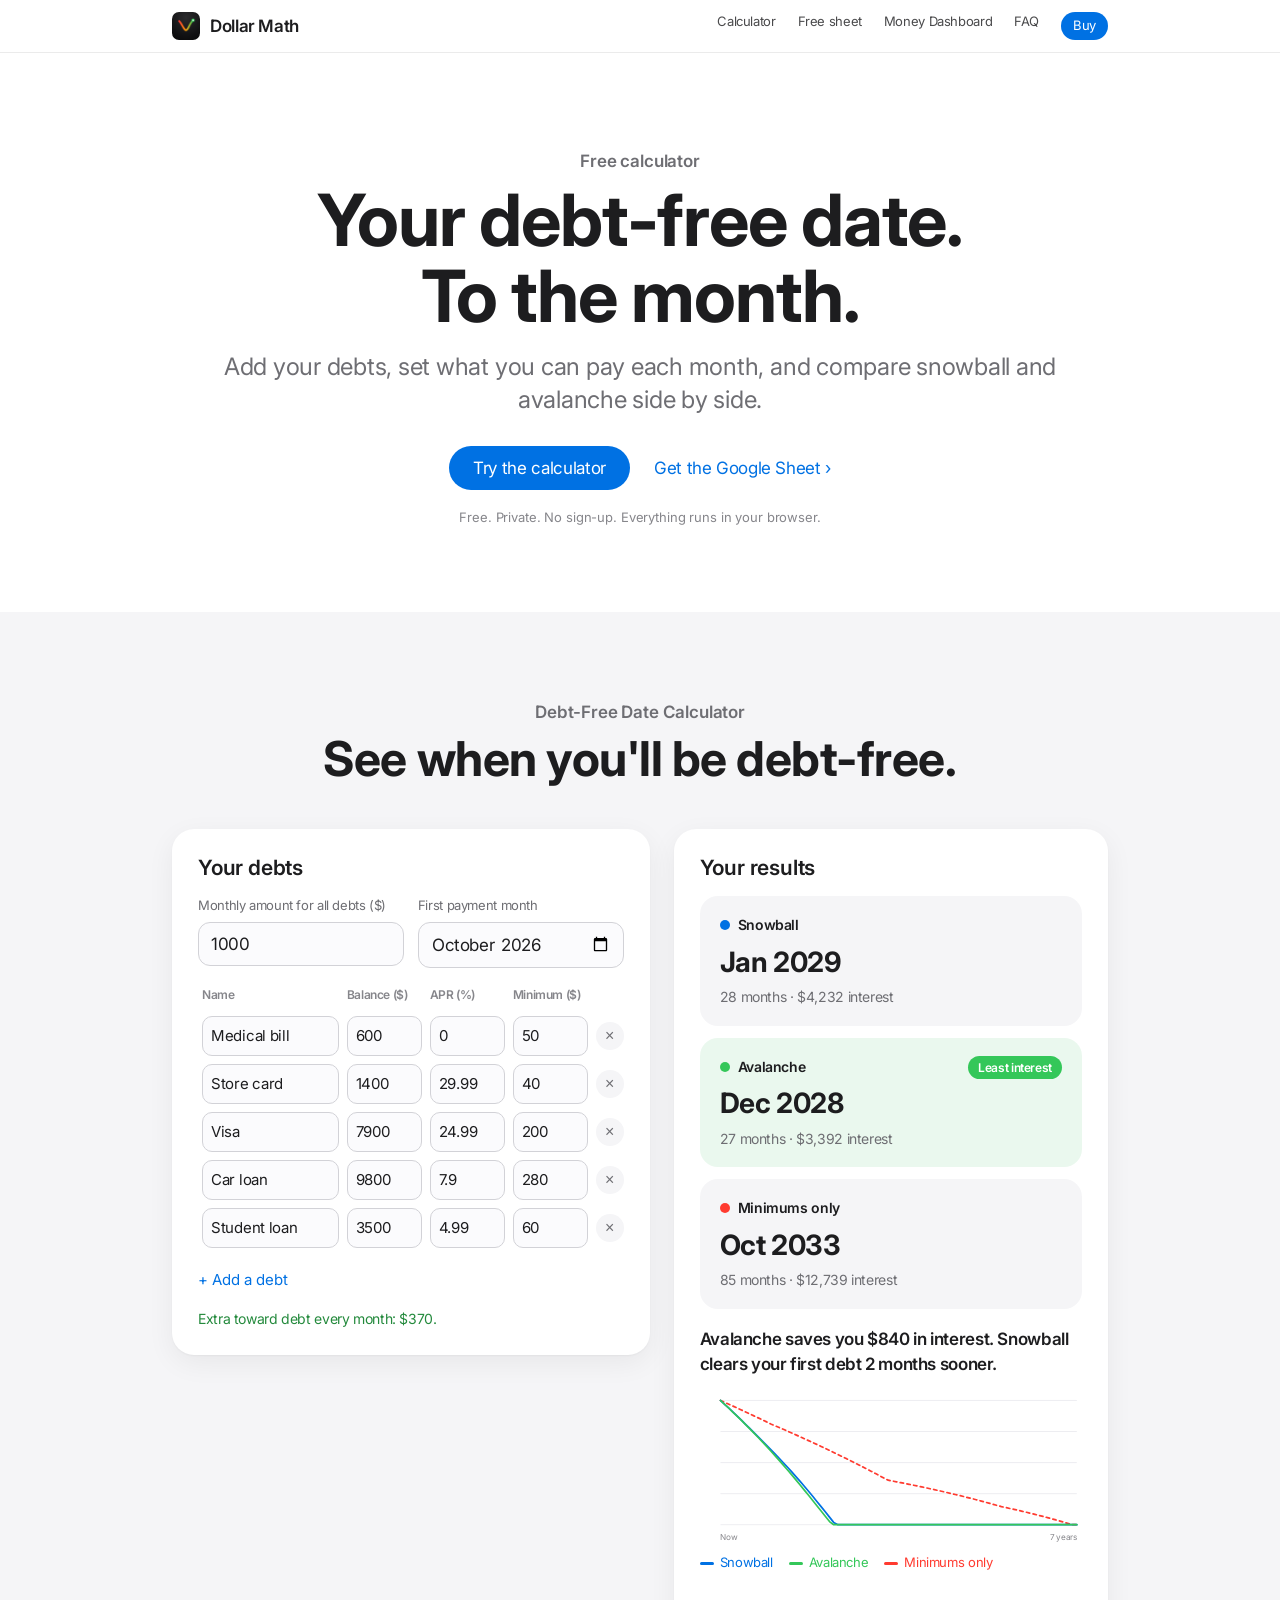
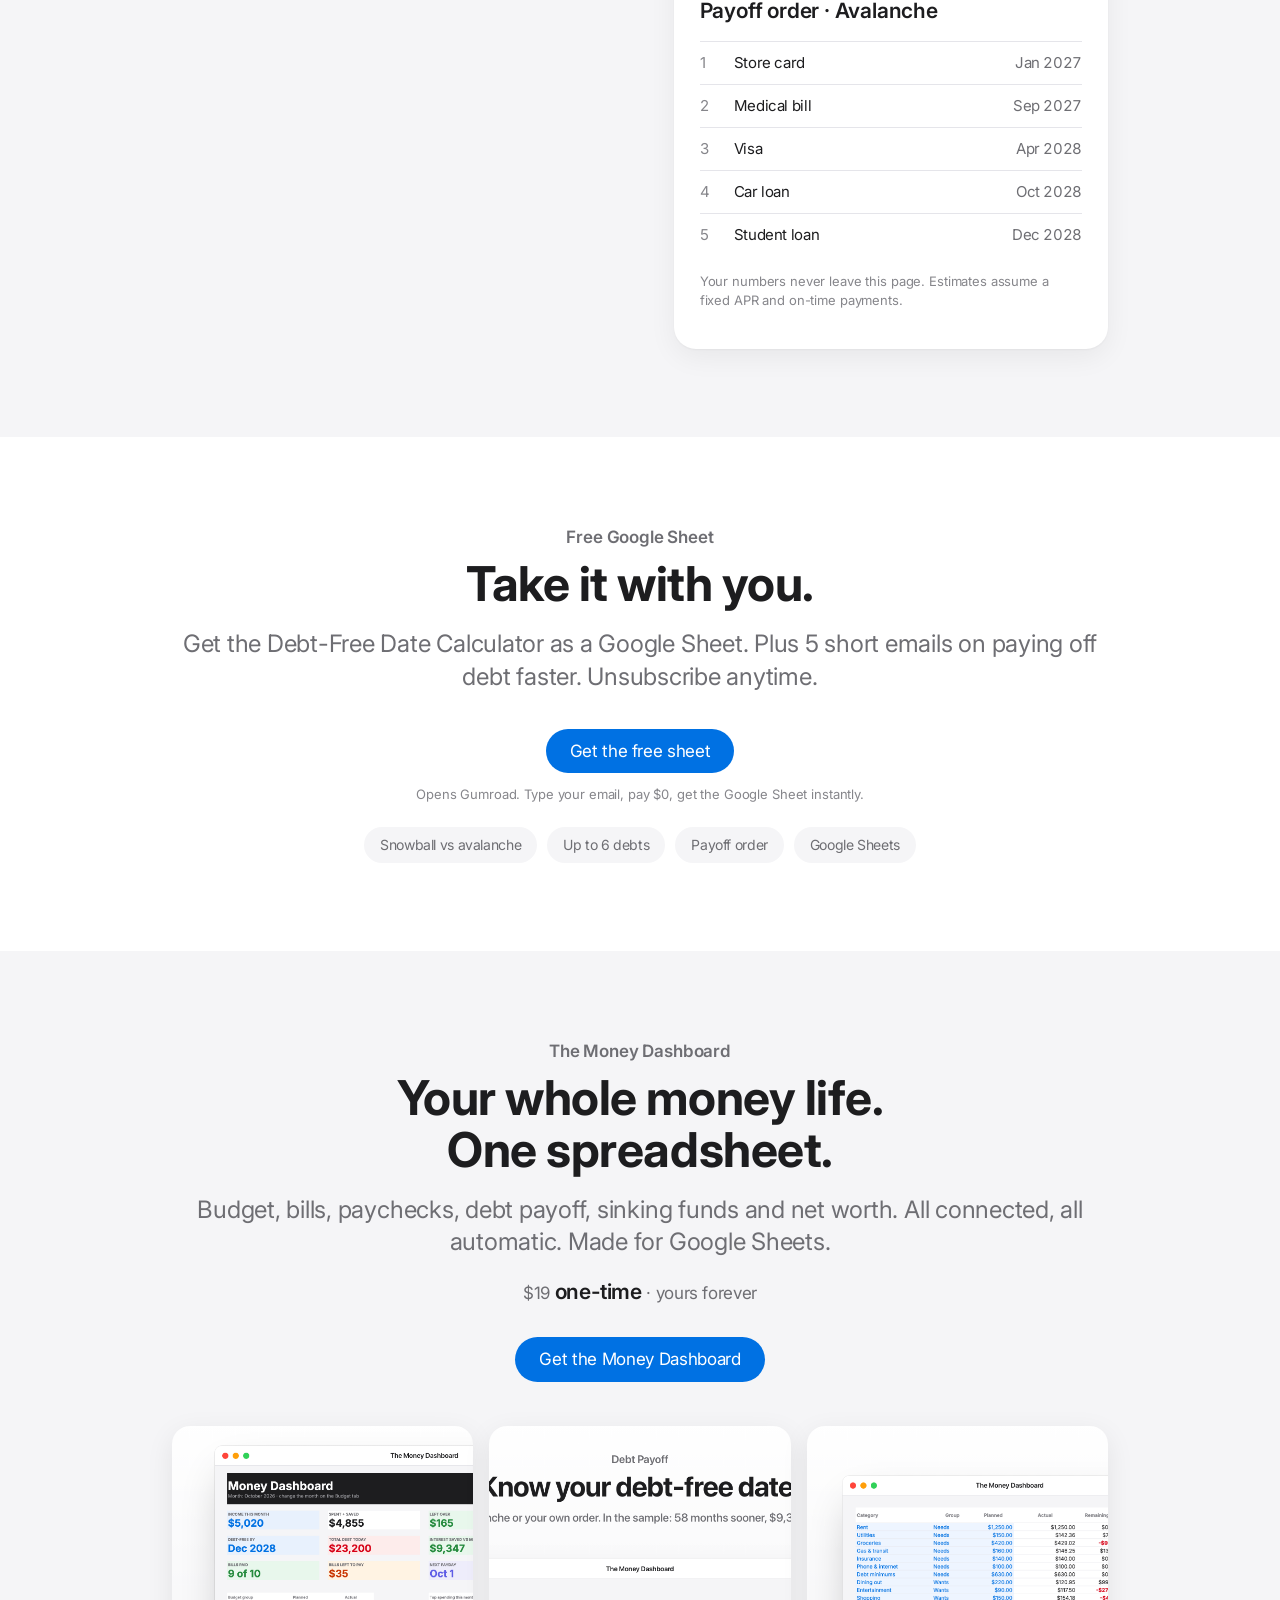
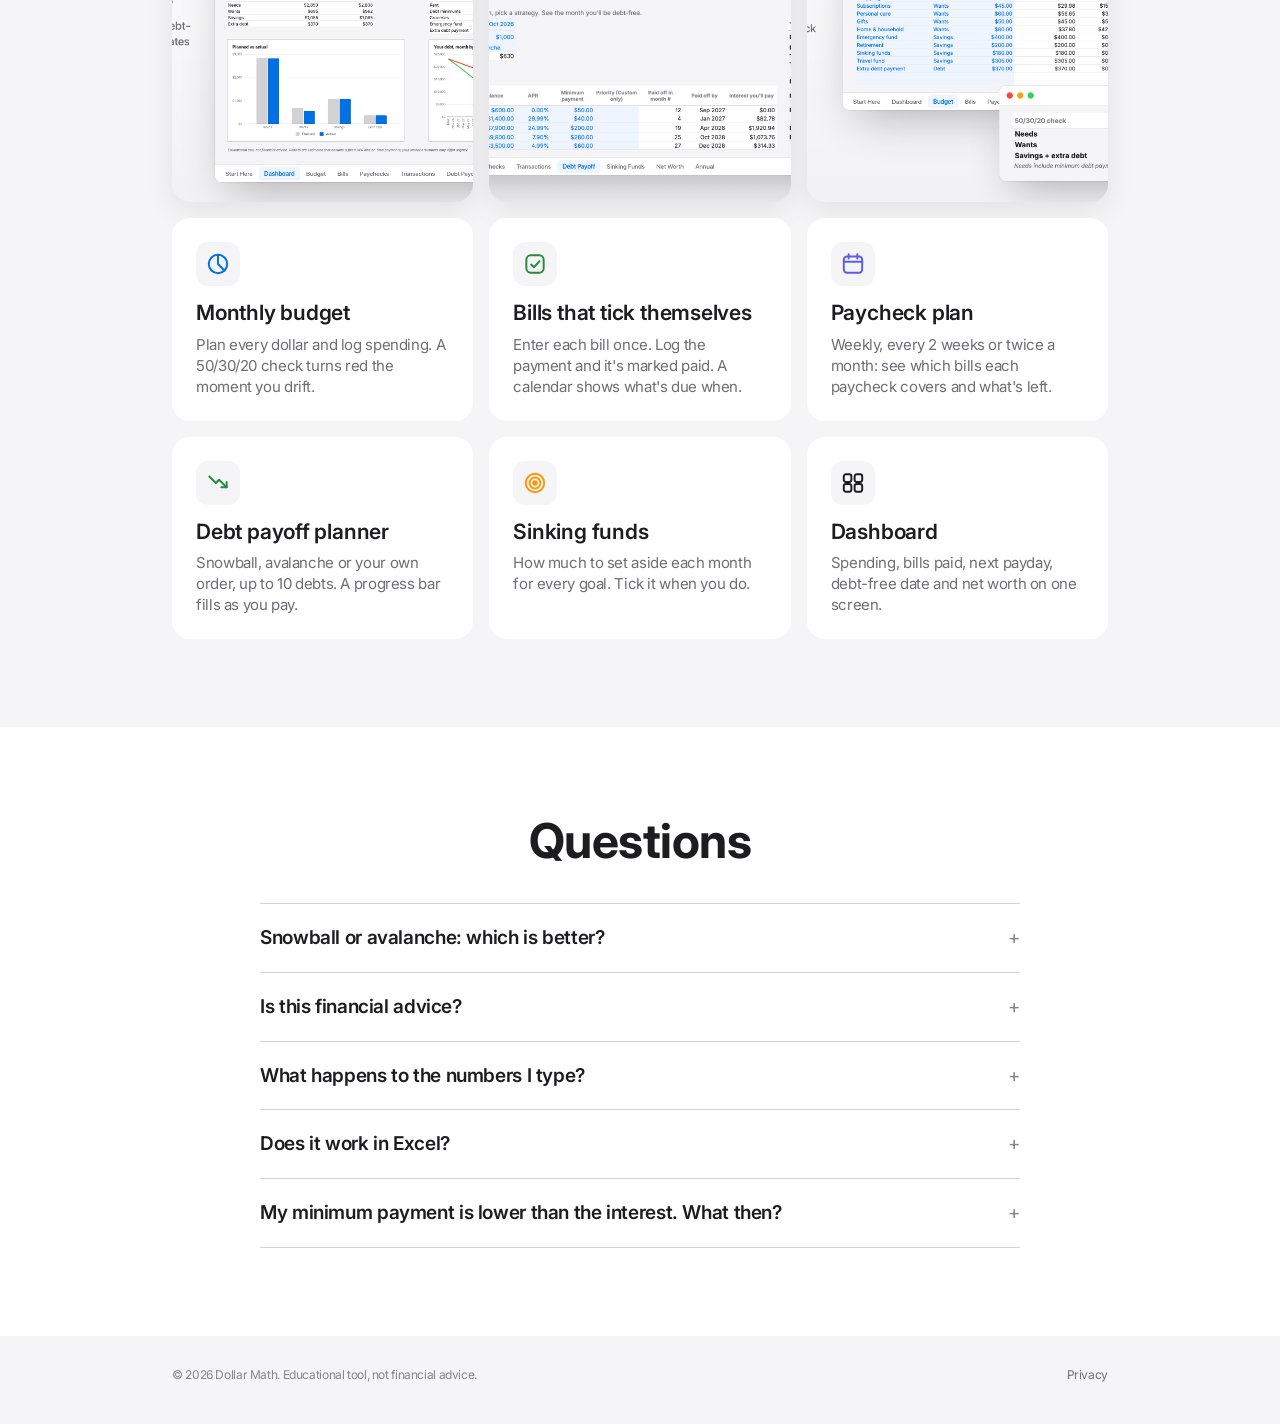
==== index.html @ e8159276 "Dollar Math landing page Co-Authored-By: Claude Opus 5.5 <noreply@anthropic.com>" ====
<!doctype html>
<html lang="en">
<head>
  <meta charset="utf-8">
  <meta name="viewport" content="width=device-width, initial-scale=1">
  <title>Dollar Math · Your debt-free date, to the month</title>
  <meta name="description" content="Free debt payoff calculator: compare snowball and avalanche, see your exact debt-free month, total interest and payoff order. Private, no sign-up.">
  <meta property="og:title" content="Your debt-free date, to the month">
  <meta property="og:description" content="Free calculator: snowball vs avalanche, side by side. Private, no sign-up.">
  <meta property="og:image" content="https://exeslam.github.io/dollarmath/assets/og.png">
  <meta property="og:type" content="website">
  <meta property="og:url" content="https://exeslam.github.io/dollarmath/">
  <meta name="twitter:card" content="summary_large_image">
  <meta name="theme-color" content="#ffffff">
  <link rel="icon" href="assets/favicon.png">
  <link rel="apple-touch-icon" href="assets/avatar.png">
  <link rel="preconnect" href="https://fonts.googleapis.com">
  <link href="https://fonts.googleapis.com/css2?family=Inter:wght@400;600;700&display=swap" rel="stylesheet">
  <link rel="stylesheet" href="styles.css">
</head>
<body>
  <header class="nav">
    <div class="wrap">
      <a class="brand" href="index.html"><img src="assets/avatar.png" alt="">Dollar Math</a>
      <nav>
        <a href="#calculator">Calculator</a>
        <a href="#free">Free sheet</a>
        <a href="#dashboard">Money Dashboard</a>
        <a href="#faq">FAQ</a>
        <a class="buy" data-link="paid" href="#dashboard">Buy</a>
      </nav>
    </div>
  </header>

  <main>
    <section class="hero">
      <div class="wrap">
        <p class="eyebrow">Free calculator</p>
        <h1>Your debt-free date.<br>To the month.</h1>
        <p class="lead">Add your debts, set what you can pay each month, and compare snowball and avalanche side by side.</p>
        <div class="btns">
          <a class="btn" href="#calculator">Try the calculator</a>
          <a class="link-more" href="#free">Get the Google Sheet</a>
        </div>
        <p class="small">Free. Private. No sign-up. Everything runs in your browser.</p>
      </div>
    </section>

    <section class="alt" id="calculator">
      <div class="wrap">
        <div class="center">
          <p class="eyebrow">Debt-Free Date Calculator</p>
          <h2>See when you'll be debt-free.</h2>
        </div>
        <div class="calc">
          <div class="card">
            <h3>Your debts</h3>
            <div class="row2">
              <label class="f">Monthly amount for all debts ($)<input id="budget" type="number" inputmode="decimal" min="0" step="10"></label>
              <label class="f">First payment month<input id="start" type="month"></label>
            </div>
            <table class="debts" id="debts">
              <colgroup><col class="c-name"><col><col><col><col class="x"></colgroup>
              <thead><tr><th>Name</th><th>Balance ($)</th><th>APR (%)</th><th>Minimum ($)</th><th class="x"></th></tr></thead>
              <tbody></tbody>
            </table>
            <button class="add" id="add" type="button">+ Add a debt</button>
            <div class="warn" id="warn" role="status"></div>
          </div>
          <div class="card">
            <h3>Your results</h3>
            <div class="results" id="results"></div>
            <p class="verdict" id="verdict"></p>
            <div class="chart" id="chart"></div>
            <div class="legend"><span style="color:#0071e3">Snowball</span><span style="color:#34c759">Avalanche</span><span style="color:#ff3b30">Minimums only</span></div>
            <h3 style="margin-top:26px" id="orderTitle">Payoff order</h3>
            <ol class="order" id="order"></ol>
            <p class="small privacy-note">Your numbers never leave this page. Estimates assume a fixed APR and on-time payments.</p>
          </div>
        </div>
      </div>
    </section>

    <section id="free">
      <div class="wrap center">
        <p class="eyebrow">Free Google Sheet</p>
        <h2>Take it with you.</h2>
        <p class="lead">Get the Debt-Free Date Calculator as a Google Sheet. Plus 5 short emails on paying off debt faster. Unsubscribe anytime.</p>
        <div class="capture" id="capture"></div>
        <div class="pill-list"><span>Snowball vs avalanche</span><span>Up to 6 debts</span><span>Payoff order</span><span>Google Sheets</span></div>
      </div>
    </section>

    <section class="alt" id="dashboard">
      <div class="wrap">
        <div class="product-head">
          <p class="eyebrow">The Money Dashboard</p>
          <h2>Your whole money life.<br>One spreadsheet.</h2>
          <p class="lead">Budget, bills, paychecks, debt payoff, sinking funds and net worth. All connected, all automatic. Made for Google Sheets.</p>
          <p class="price"><span data-price>$19</span> one-time <span>· yours forever</span></p>
          <div class="btns" style="justify-content:center"><a class="btn" data-link="paid" href="#">Get the Money Dashboard</a></div>
        </div>
        <div class="shots">
          <img src="assets/preview-dashboard.png" alt="Money Dashboard: monthly overview">
          <img src="assets/preview-debt.png" alt="Debt payoff planner with snowball and avalanche">
          <img src="assets/preview-budget.png" alt="Monthly budget with 50/30/20 check">
        </div>
        <div class="features">
          <div class="feature"><div class="ic"><svg viewBox="0 0 24 24" fill="none" stroke="#0071e3" stroke-width="1.8" stroke-linecap="round"><circle cx="12" cy="12" r="8.5"/><path d="M12 3.5V12l6 6"/></svg></div><h3>Monthly budget</h3><p>Plan every dollar and log spending. A 50/30/20 check turns red the moment you drift.</p></div>
          <div class="feature"><div class="ic"><svg viewBox="0 0 24 24" fill="none" stroke="#248a3d" stroke-width="1.8" stroke-linecap="round" stroke-linejoin="round"><rect x="4" y="4" width="16" height="16" rx="4"/><path d="M8.5 12.5l2.5 2.5 5-5.5"/></svg></div><h3>Bills that tick themselves</h3><p>Enter each bill once. Log the payment and it's marked paid. A calendar shows what's due when.</p></div>
          <div class="feature"><div class="ic"><svg viewBox="0 0 24 24" fill="none" stroke="#5e5ce6" stroke-width="1.8" stroke-linecap="round" stroke-linejoin="round"><rect x="3.5" y="5" width="17" height="15" rx="3"/><path d="M3.5 10h17M8 3v4M16 3v4"/></svg></div><h3>Paycheck plan</h3><p>Weekly, every 2 weeks or twice a month: see which bills each paycheck covers and what's left.</p></div>
          <div class="feature"><div class="ic"><svg viewBox="0 0 24 24" fill="none" stroke="#248a3d" stroke-width="1.8" stroke-linecap="round" stroke-linejoin="round"><path d="M4 6l6 6 3-3 7 7"/><path d="M15 16h5v-5"/></svg></div><h3>Debt payoff planner</h3><p>Snowball, avalanche or your own order, up to 10 debts. A progress bar fills as you pay.</p></div>
          <div class="feature"><div class="ic"><svg viewBox="0 0 24 24" fill="none" stroke="#ff9500" stroke-width="1.8"><circle cx="12" cy="12" r="8.5"/><circle cx="12" cy="12" r="5"/><circle cx="12" cy="12" r="1.6" fill="#ff9500"/></svg></div><h3>Sinking funds</h3><p>How much to set aside each month for every goal. Tick it when you do.</p></div>
          <div class="feature"><div class="ic"><svg viewBox="0 0 24 24" fill="none" stroke="#1d1d1f" stroke-width="1.8" stroke-linejoin="round"><rect x="3.5" y="4" width="7" height="7" rx="2"/><rect x="13.5" y="4" width="7" height="7" rx="2"/><rect x="3.5" y="13" width="7" height="7" rx="2"/><rect x="13.5" y="13" width="7" height="7" rx="2"/></svg></div><h3>Dashboard</h3><p>Spending, bills paid, next payday, debt-free date and net worth on one screen.</p></div>
        </div>
      </div>
    </section>

    <section id="faq">
      <div class="wrap">
        <h2 class="center">Questions</h2>
        <div class="faq">
          <details><summary>Snowball or avalanche: which is better?</summary><p>Avalanche (highest APR first) usually costs less interest. Snowball (smallest balance first) pays off your first debt sooner, which keeps many people going. The calculator shows both, so you can see the real difference for your numbers and pick the one you'll stick with.</p></details>
          <details><summary>Is this financial advice?</summary><p>No. Dollar Math makes educational tools. Results are estimates that assume a fixed APR and on-time payments; your lender's numbers may differ slightly. For advice about your situation, talk to a qualified professional.</p></details>
          <details><summary>What happens to the numbers I type?</summary><p>Nothing leaves your device. The calculator runs entirely in your browser. The spreadsheets live in your own Google Drive.</p></details>
          <details><summary>Does it work in Excel?</summary><p>No. Both spreadsheets are made for Google Sheets, which is free with a Google account and also runs in the Google Sheets app on your phone. They use Google-only features, like checkboxes and in-cell progress bars.</p></details>
          <details><summary>My minimum payment is lower than the interest. What then?</summary><p>Then that debt grows on minimum payments alone, and the calculator shows 30+ years. Paying anything extra each month fixes it. The calculator shows by how much.</p></details>
        </div>
      </div>
    </section>
  </main>

  <footer>
    <div class="wrap">
      <span>© 2026 Dollar Math. Educational tool, not financial advice.</span>
      <span><a href="privacy.html">Privacy</a></span>
    </div>
  </footer>

  <script src="config.js"></script>
  <script src="engine.js"></script>
  <script src="app.js"></script>
</body>
</html>
---- styles.css ----
/* Dollar Math · site styles. Apple-style (user decision 2026-09-30): white and #F5F5F7 sections,
   system font (SF on Apple devices, Inter elsewhere), one blue accent, green = good, red = debt/interest. */
:root {
  --bg: #ffffff;
  --bg2: #f5f5f7;
  --ink: #1d1d1f;
  --ink2: #6e6e73;
  --ink3: #86868b;
  --line: #d2d2d7;
  --hair: #e5e5ea;
  --blue: #0071e3;
  --blue-h: #0077ed;
  --green: #248a3d;
  --green-f: #34c759;
  --red: #d70015;
  --red-f: #ff3b30;
  --card: #ffffff;
  --radius: 22px;
  --font: -apple-system, BlinkMacSystemFont, "SF Pro Display", "SF Pro Text", "Inter", "Helvetica Neue", Arial, sans-serif;
}
* { box-sizing: border-box; }
html { -webkit-text-size-adjust: 100%; scroll-behavior: smooth; }
body { margin: 0; background: var(--bg); color: var(--ink); font-family: var(--font); font-size: 17px; line-height: 1.47;
  letter-spacing: -0.022em; -webkit-font-smoothing: antialiased; overflow-x: hidden; }
a { color: var(--blue); text-decoration: none; }
a:hover { text-decoration: underline; }
img { max-width: 100%; display: block; }
.wrap { max-width: 980px; margin: 0 auto; padding: 0 22px; }

/* nav */
.nav { position: sticky; top: 0; z-index: 50; background: rgba(255, 255, 255, 0.8); backdrop-filter: saturate(180%) blur(20px);
  -webkit-backdrop-filter: saturate(180%) blur(20px); border-bottom: 1px solid rgba(0, 0, 0, 0.08); }
.nav .wrap { height: 52px; display: flex; align-items: center; gap: 22px; }
.brand { display: flex; align-items: center; gap: 10px; color: var(--ink); font-weight: 600; font-size: 17px; }
.brand img { width: 28px; height: 28px; border-radius: 7px; }
.brand:hover { text-decoration: none; }
.nav nav { margin-left: auto; display: flex; gap: 22px; font-size: 13px; }
.nav nav a { color: var(--ink); opacity: 0.8; }
.nav nav a:hover { opacity: 1; text-decoration: none; }
.nav .buy { background: var(--blue); color: #fff; opacity: 1; border-radius: 980px; padding: 4px 12px; }
@media (max-width: 640px) { .nav nav a:not(.buy) { display: none; } }

/* type */
.eyebrow { font-size: 17px; font-weight: 600; color: var(--ink2); margin: 0 0 8px; letter-spacing: -0.01em; }
h1 { font-size: clamp(40px, 7vw, 72px); line-height: 1.05; letter-spacing: -0.015em; font-weight: 700; margin: 0; }
h2 { font-size: clamp(32px, 5vw, 48px); line-height: 1.08; letter-spacing: -0.01em; font-weight: 700; margin: 0; }
h3 { font-size: 21px; line-height: 1.2; font-weight: 600; margin: 0; letter-spacing: -0.01em; }
.lead { font-size: clamp(19px, 2.4vw, 24px); line-height: 1.35; color: var(--ink2); margin: 18px 0 0; letter-spacing: -0.01em; }
.muted { color: var(--ink2); }
.small { font-size: 13px; color: var(--ink3); letter-spacing: -0.01em; }

/* buttons */
.btns { display: flex; flex-wrap: wrap; gap: 14px 24px; align-items: center; margin-top: 30px; }
.btn { display: inline-block; background: var(--blue); color: #fff; border: 0; border-radius: 980px; padding: 12px 24px;
  font: 400 17px/1.2 var(--font); letter-spacing: -0.02em; cursor: pointer; }
.btn:hover { background: var(--blue-h); text-decoration: none; }
.link-more::after { content: " ›"; }

/* sections */
section { padding: 88px 0; }
.alt { background: var(--bg2); }
.center { text-align: center; }
.hero { padding: 96px 0 72px; text-align: center; }
.hero .btns { justify-content: center; }
.hero .small { margin-top: 18px; }

/* calculator */
.calc { display: grid; grid-template-columns: 1.1fr 1fr; gap: 24px; margin-top: 44px; align-items: start; }
@media (max-width: 860px) { .calc { grid-template-columns: 1fr; } }
.card { background: var(--card); border-radius: var(--radius); padding: 26px; box-shadow: 0 1px 2px rgba(0, 0, 0, 0.04), 0 8px 28px rgba(0, 0, 0, 0.06); min-width: 0; }
.card h3 { margin-bottom: 16px; }
.row2 { display: grid; grid-template-columns: 1fr 1fr; gap: 14px; margin-bottom: 18px; }
@media (max-width: 420px) { .row2 { grid-template-columns: 1fr; } }
label.f { display: block; font-size: 13px; color: var(--ink2); }
label.f input { margin-top: 6px; }
input, select { width: 100%; min-width: 0; font: 400 17px/1.2 var(--font); letter-spacing: -0.02em; color: var(--ink); background: #fbfbfd;
  border: 1px solid var(--line); border-radius: 12px; padding: 11px 12px; }
input:focus { outline: 0; border-color: var(--blue); box-shadow: 0 0 0 4px rgba(0, 113, 227, 0.16); }
.debts { width: 100%; border-collapse: collapse; table-layout: fixed; }
.debts th { font-size: 12px; font-weight: 600; color: var(--ink3); text-align: left; padding: 0 4px 8px; }
.debts td { padding: 4px; }
.debts td input { padding: 10px 8px; font-size: 15px; border-radius: 10px; }
.debts .x { width: 32px; }
.debts .x button { width: 28px; height: 28px; border-radius: 50%; border: 0; background: var(--bg2); color: var(--ink2); cursor: pointer; font-size: 16px; line-height: 28px; padding: 0; }
.debts col.c-name { width: 34%; }
.add { margin-top: 12px; background: none; border: 0; color: var(--blue); font: 400 15px var(--font); cursor: pointer; padding: 6px 0; }
.warn { margin-top: 14px; font-size: 14px; color: var(--red); min-height: 20px; }
.ok { color: var(--green); }

.results { display: grid; gap: 12px; }
.res { border-radius: 18px; padding: 18px 20px; background: var(--bg2); display: grid; grid-template-columns: 1fr auto; gap: 4px 14px; align-items: baseline; }
.res .name { font-size: 14px; font-weight: 600; display: flex; align-items: center; gap: 8px; }
.res .name i { width: 10px; height: 10px; border-radius: 50%; display: inline-block; }
.res .date { font-size: 28px; font-weight: 700; letter-spacing: -0.015em; grid-column: 1; }
.res .meta { font-size: 14px; color: var(--ink2); grid-column: 1 / -1; }
.res .tag { grid-row: 1; grid-column: 2; font-size: 12px; font-weight: 600; color: #fff; background: var(--green-f); border-radius: 980px; padding: 3px 10px; visibility: hidden; }
.res.best .tag { visibility: visible; }
.res.best { background: #eaf8ee; }
.verdict { font-size: 17px; font-weight: 600; margin: 18px 0 0; }
.chart { margin-top: 18px; }
.chart svg { width: 100%; height: auto; display: block; }
.legend { display: flex; gap: 16px; flex-wrap: wrap; font-size: 13px; color: var(--ink2); margin-top: 8px; }
.legend span::before { content: ""; display: inline-block; width: 14px; height: 3px; border-radius: 2px; margin-right: 6px; vertical-align: middle; background: currentColor; }
.order { margin: 18px 0 0; padding: 0; list-style: none; counter-reset: o; }
.order li { counter-increment: o; display: flex; justify-content: space-between; gap: 12px; padding: 10px 0; border-top: 1px solid var(--hair); font-size: 15px; }
.order li::before { content: counter(o); color: var(--ink3); width: 22px; flex: none; }
.order li span:first-of-type { flex: 1; }
.order li span:last-child { color: var(--ink2); font-variant-numeric: tabular-nums; }
.privacy-note { margin-top: 16px; }

/* free sheet */
.capture { max-width: 680px; margin: 36px auto 0; }
.capture form { display: flex; gap: 12px; margin-top: 8px; }
.capture form input { flex: 1; }
@media (max-width: 520px) { .capture form { flex-direction: column; } }
.pill-list { display: flex; flex-wrap: wrap; justify-content: center; gap: 10px; margin-top: 22px; }
.pill-list span { background: var(--bg2); border-radius: 980px; padding: 8px 16px; font-size: 14px; color: var(--ink2); }

/* product */
.product-head { text-align: center; }
.price { font-size: 21px; font-weight: 600; margin-top: 18px; }
.price span { color: var(--ink2); font-weight: 400; font-size: 17px; }
.shots { display: grid; grid-template-columns: repeat(3, 1fr); gap: 16px; margin-top: 44px; }
.shots img { border-radius: 18px; box-shadow: 0 8px 28px rgba(0, 0, 0, 0.08); background: #fff; aspect-ratio: 4 / 5; object-fit: cover; width: 100%; }
@media (max-width: 720px) { .shots { grid-template-columns: 1fr; } }
.features { display: grid; grid-template-columns: repeat(3, 1fr); gap: 16px; margin-top: 16px; }
@media (max-width: 860px) { .features { grid-template-columns: 1fr 1fr; } }
@media (max-width: 520px) { .features { grid-template-columns: 1fr; } }
.feature { background: #fff; border-radius: 18px; padding: 24px; }
.feature .ic { width: 44px; height: 44px; border-radius: 12px; background: var(--bg2); display: flex; align-items: center; justify-content: center; margin-bottom: 14px; }
.feature .ic svg { width: 26px; height: 26px; }
.feature p { margin: 8px 0 0; color: var(--ink2); font-size: 15px; line-height: 1.4; }

/* faq */
.faq { max-width: 760px; margin: 36px auto 0; }
.faq details { border-top: 1px solid var(--line); padding: 20px 0; }
.faq details:last-child { border-bottom: 1px solid var(--line); }
.faq summary { font-size: 19px; font-weight: 600; cursor: pointer; list-style: none; display: flex; justify-content: space-between; gap: 16px; }
.faq summary::after { content: "+"; color: var(--ink3); font-weight: 400; }
.faq details[open] summary::after { content: "−"; }
.faq p { color: var(--ink2); margin: 12px 0 0; }

/* footer */
footer { background: var(--bg2); padding: 30px 0 40px; font-size: 12px; color: var(--ink3); }
footer .wrap { display: flex; flex-wrap: wrap; gap: 10px 24px; justify-content: space-between; }
footer a { color: var(--ink2); }

/* simple pages */
.page { padding: 72px 22px; max-width: 720px; }
.page h1 { font-size: clamp(34px, 6vw, 56px); }
.page h2 { font-size: 24px; margin-top: 36px; }
.page p, .page li { color: var(--ink2); }
.check { width: 72px; height: 72px; border-radius: 50%; background: var(--green-f); display: flex; align-items: center; justify-content: center; margin-bottom: 24px; }

/* phones: every debt becomes a small card (name on top, three numbers below) */
@media (max-width: 600px) {
  .debts thead, .debts colgroup { display: none; }
  .debts, .debts tbody { display: block; }
  .debts tr { display: grid; grid-template-columns: 1fr 1fr 1fr 32px; gap: 8px; padding: 12px 0; border-bottom: 1px solid var(--hair); }
  .debts td { display: block; padding: 0; min-width: 0; }
  .debts td:first-child { grid-column: 1 / 4; }
  .debts td.x { grid-column: 4; grid-row: 1; align-self: center; }
  .debts td[data-l]::before { content: attr(data-l); display: block; font-size: 11px; color: var(--ink3); margin: 0 0 4px 2px; }
  .card { padding: 20px; }
}
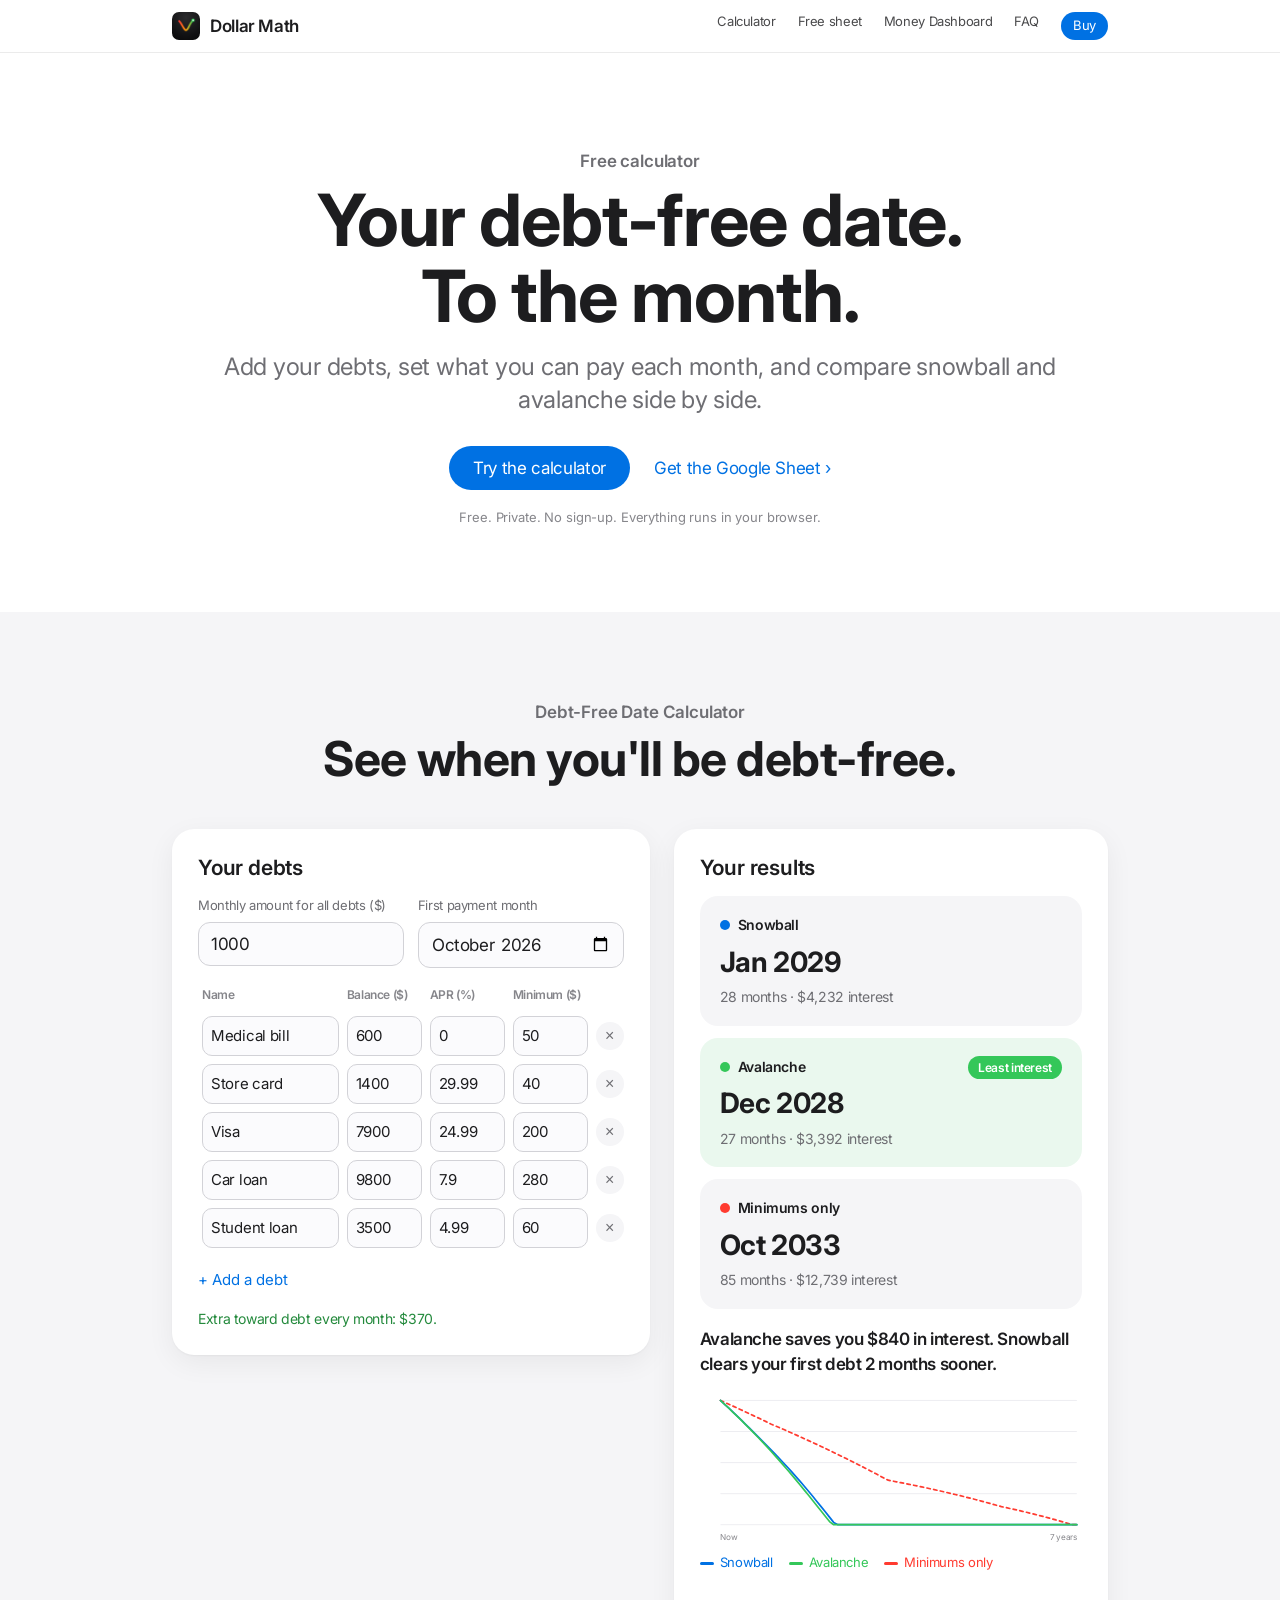
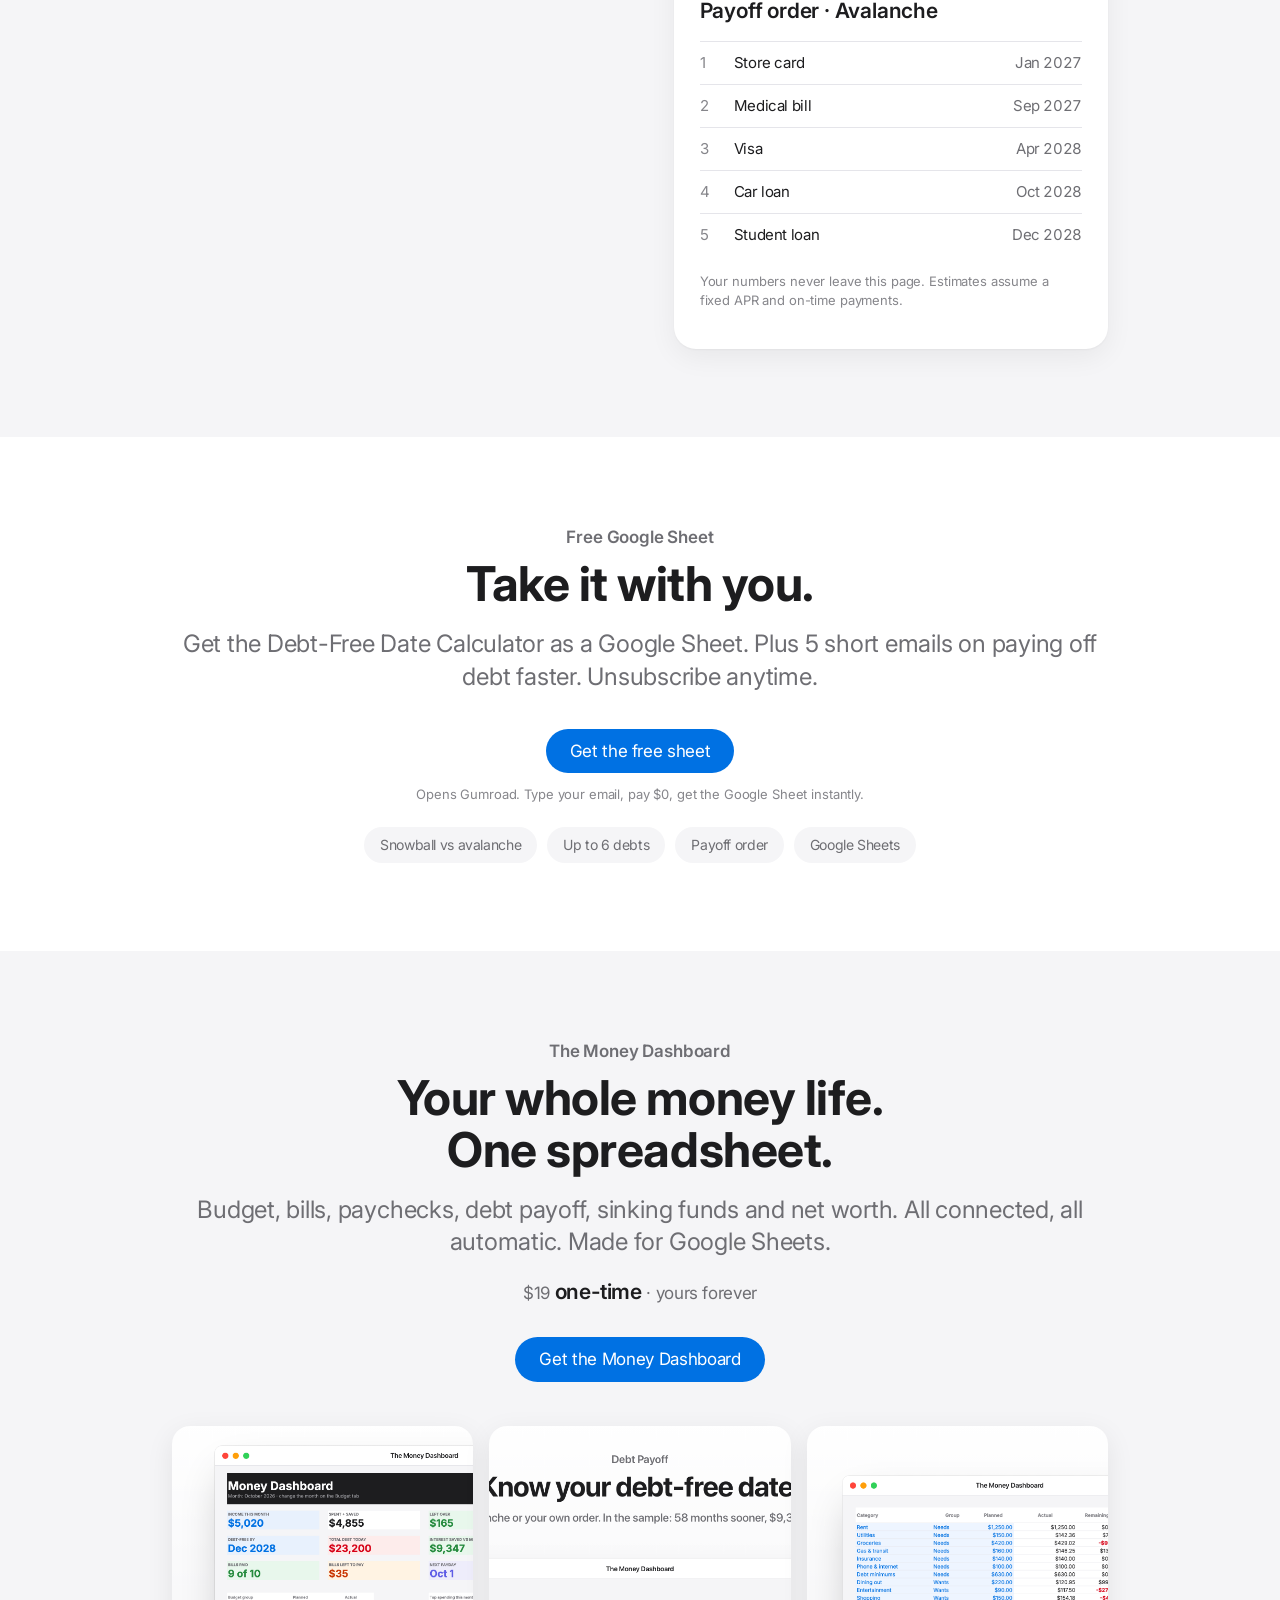
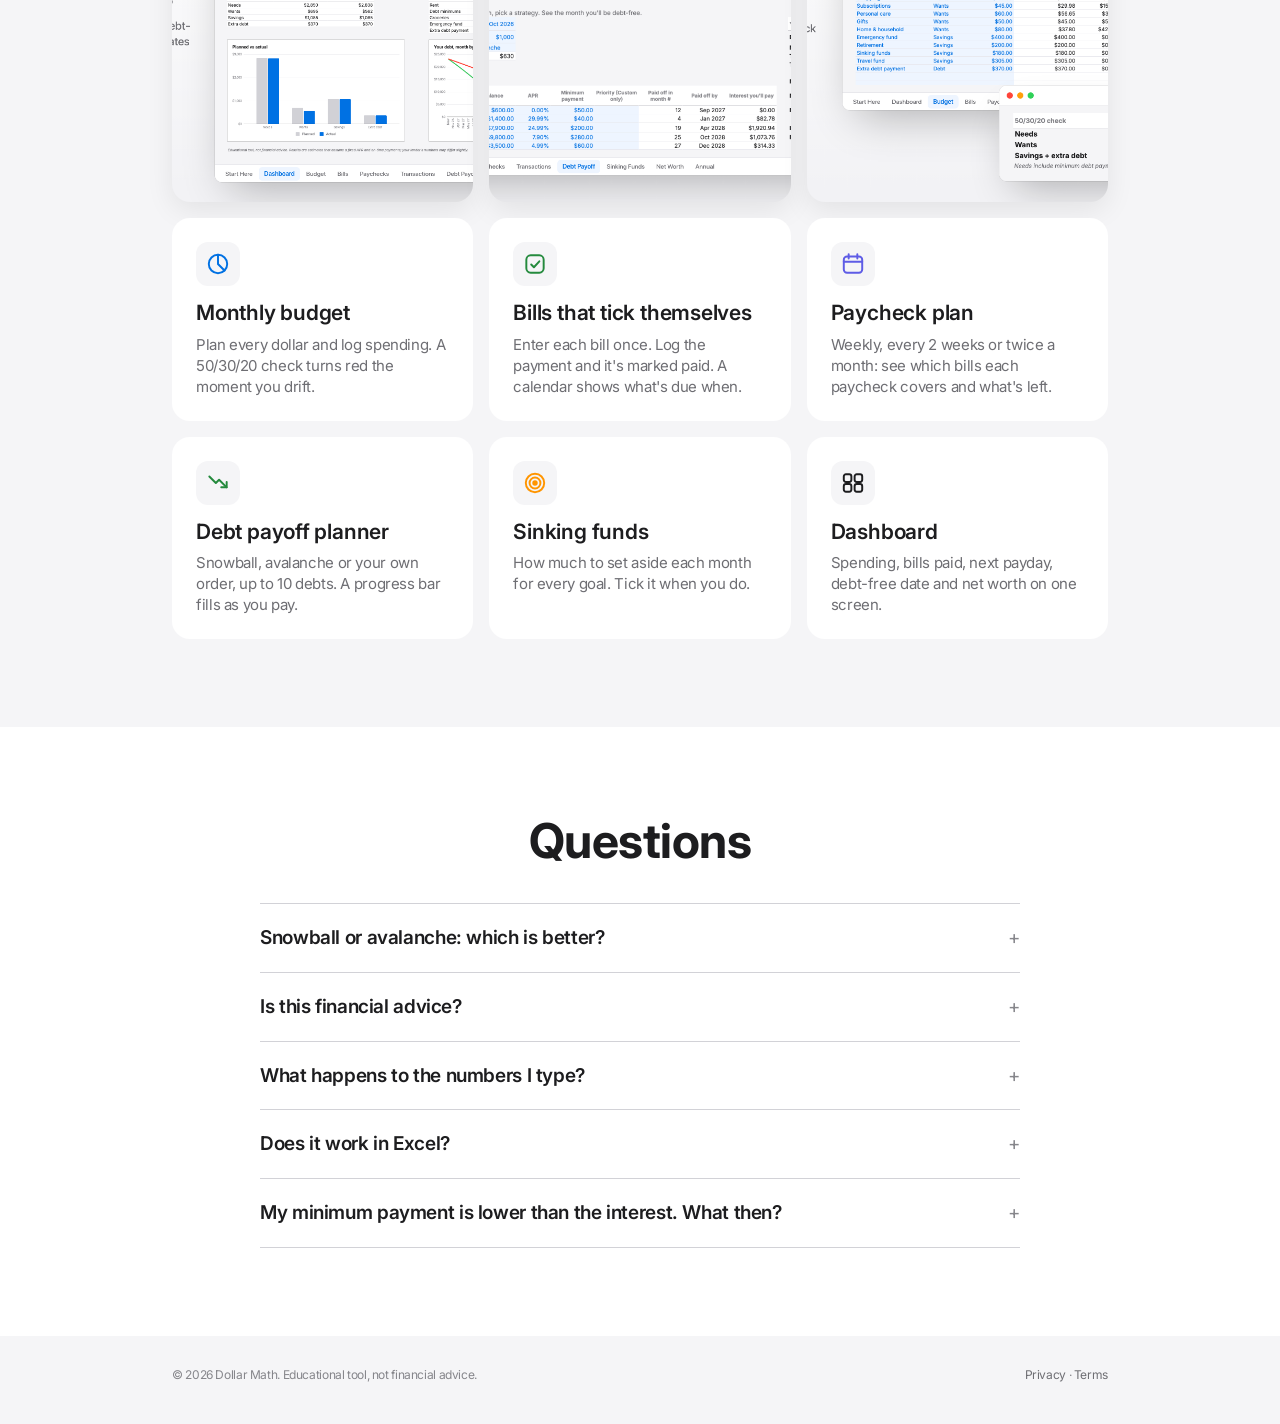
==== commit e0eae470: "Add terms page and YouTube API section to privacy Co-Authored-By: Claude Opus 5.5 <noreply@anthropic" ====
--- a/index.html
+++ b/index.html
@@ -133,7 +133,7 @@
   <footer>
     <div class="wrap">
       <span>© 2026 Dollar Math. Educational tool, not financial advice.</span>
-      <span><a href="privacy.html">Privacy</a></span>
+      <span><a href="privacy.html">Privacy</a> · <a href="terms.html">Terms</a></span>
     </div>
   </footer>
 
